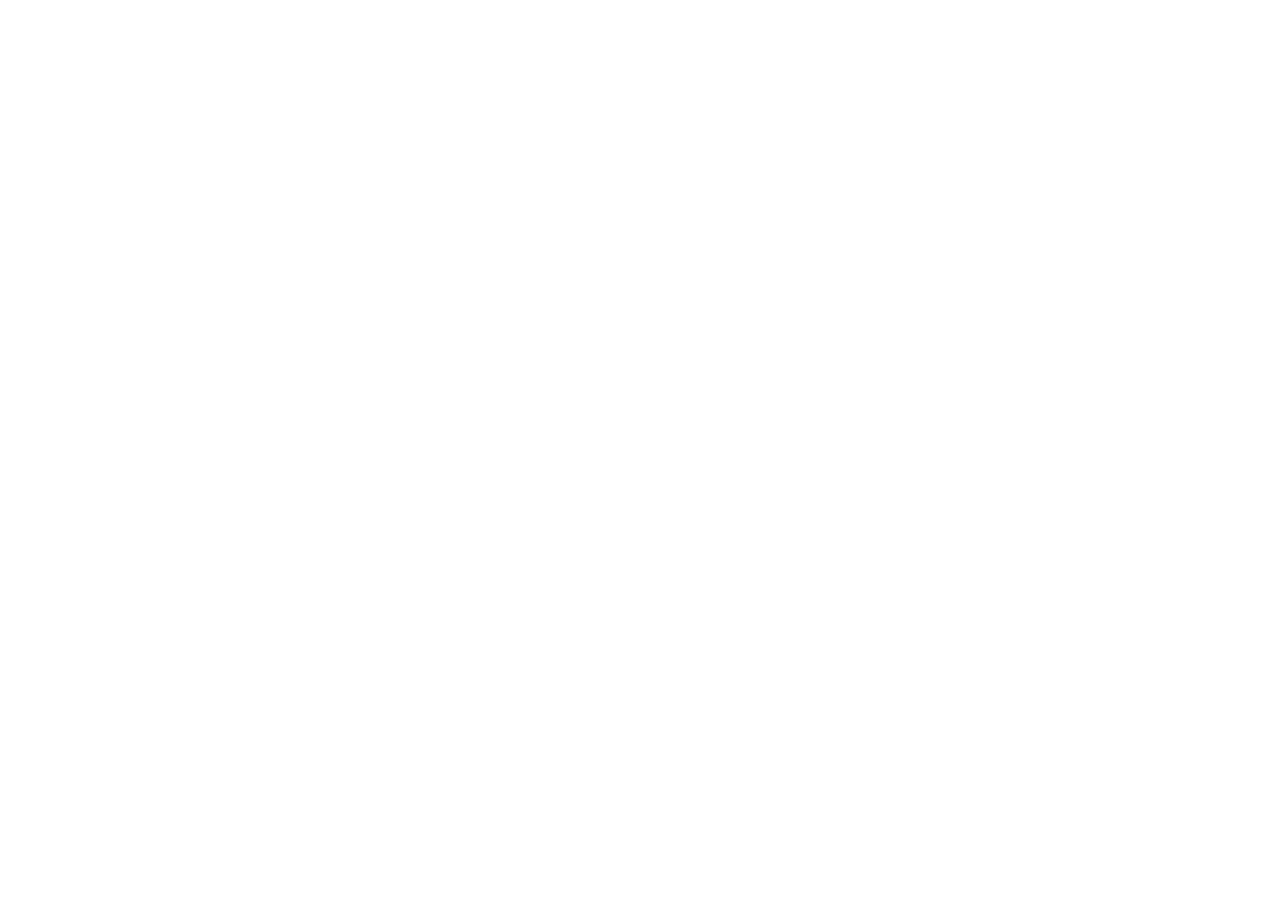
==== index.html @ 0256fa98 "Add files via upload" ====
<!DOCTYPE html>
<html lang="en">
  <head>
    <meta charset="UTF-8" />
    <meta name="viewport" content="width=device-width, initial-scale=1.0" />
    <link rel="stylesheet" href="style.css" />
    <title>111111</title>
  </head>
  <body>
    <div class="container">
      <div class="panel active" style="background-image: url('https://images.unsplash.com/photo-1558979158-65a1eaa08691?ixlib=rb-1.2.1&ixid=eyJhcHBfaWQiOjEyMDd9&auto=format&fit=crop&w=1350&q=80')">
        <h3>Explore The World</h3>
      </div>
      <div class="panel" style="background-image: url('https://images.unsplash.com/photo-1572276596237-5db2c3e16c5d?ixlib=rb-1.2.1&ixid=eyJhcHBfaWQiOjEyMDd9&auto=format&fit=crop&w=1350&q=80')">
        <h3>Wild Forest</h3>
      </div>
      <div class="panel" style="background-image: url('https://images.unsplash.com/photo-1507525428034-b723cf961d3e?ixlib=rb-1.2.1&ixid=eyJhcHBfaWQiOjEyMDd9&auto=format&fit=crop&w=1353&q=80')">
        <h3>Sunny Beach</h3>
      </div>
      <div class="panel" style="background-image: url('https://images.unsplash.com/photo-1551009175-8a68da93d5f9?ixlib=rb-1.2.1&ixid=eyJhcHBfaWQiOjEyMDd9&auto=format&fit=crop&w=1351&q=80')">
        <h3>City on Winter</h3>
      </div>
      <div class="panel" style="background-image: url('https://images.unsplash.com/photo-1549880338-65ddcdfd017b?ixlib=rb-1.2.1&ixid=eyJhcHBfaWQiOjEyMDd9&auto=format&fit=crop&w=1350&q=80')">
        <h3>Mountains - Clouds</h3>
      </div>

    </div>

    <script src="script.js"></script>
  </body>
</html>
---- style.css ----
@import url('https://fonts.googleapis.com/css?family=Muli&display=swap');

* {
  box-sizing: border-box;
}

body {
  font-family: 'Muli', sans-serif;
  display: flex;
  align-items: center;
  justify-content: center;
  height: 100vh;
  overflow: hidden;
  margin: 0;
}

.container {
  display: flex;
  width: 90vw;
}

.panel {
  background-size: cover;
  background-position: center;
  background-repeat: no-repeat;
  height: 80vh;
  border-radius: 50px;
  color: #fff;
  cursor: pointer;
  flex: 0.5;
  margin: 10px;
  position: relative;
  -webkit-transition: all 700ms ease-in;
}

.panel h3 {
  font-size: 24px;
  position: absolute;
  bottom: 20px;
  left: 20px;
  margin: 0;
  opacity: 0;
}

.panel.active {
  flex: 5;
}

.panel.active h3 {
  opacity: 1;
  transition: opacity 0.3s ease-in 0.4s;
}

@media (max-width: 480px) {
  .container {
    width: 100vw;
  }

  .panel:nth-of-type(4),
  .panel:nth-of-type(5) {
    display: none;
  }
}
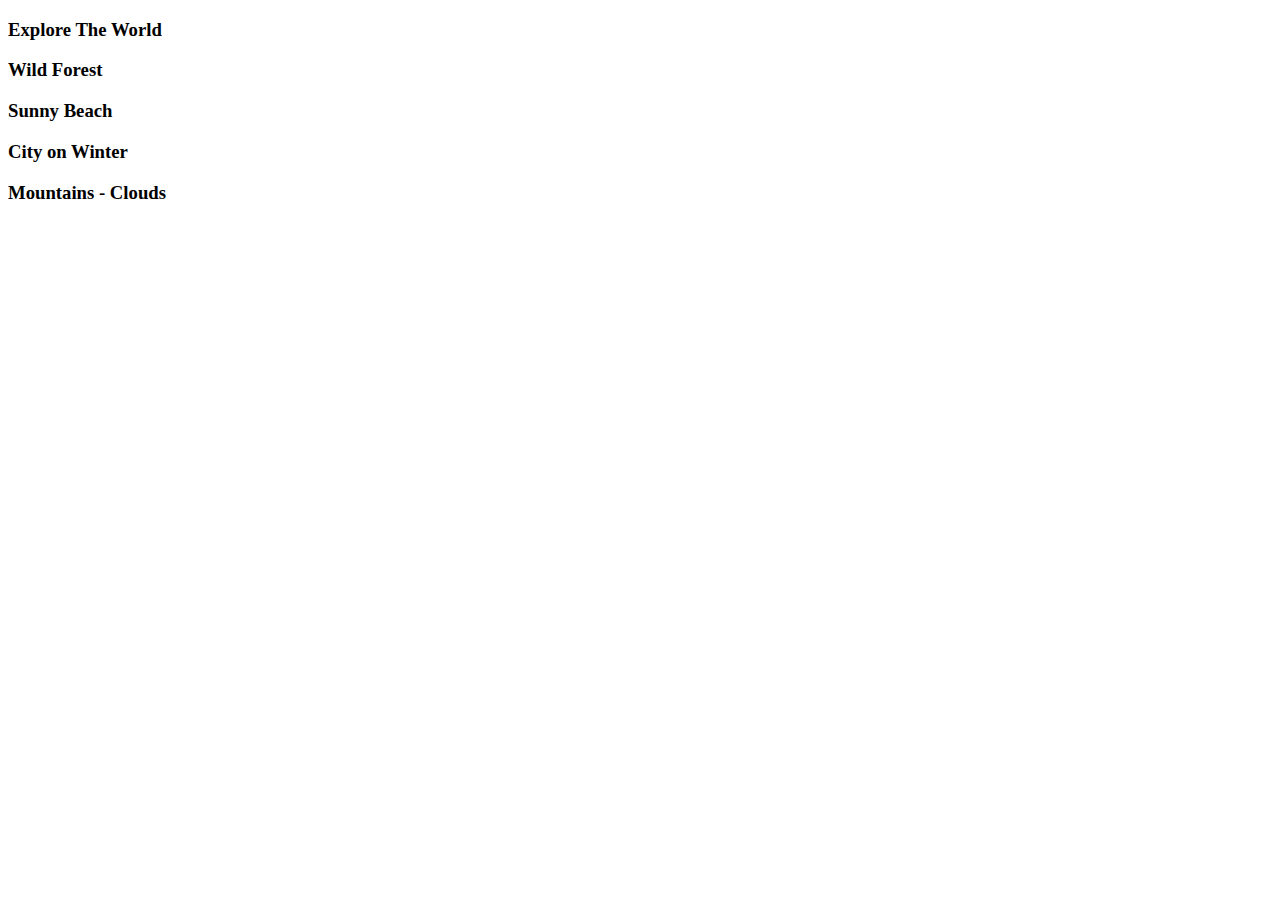
==== commit c1b261f5: "11" ====
--- a/index.html
+++ b/index.html
@@ -1,31 +1,31 @@
-<!DOCTYPE html>
-<html lang="en">
-  <head>
-    <meta charset="UTF-8" />
-    <meta name="viewport" content="width=device-width, initial-scale=1.0" />
-    <link rel="stylesheet" href="style.css" />
-    <title>111111</title>
-  </head>
-  <body>
-    <div class="container">
-      <div class="panel active" style="background-image: url('https://images.unsplash.com/photo-1558979158-65a1eaa08691?ixlib=rb-1.2.1&ixid=eyJhcHBfaWQiOjEyMDd9&auto=format&fit=crop&w=1350&q=80')">
-        <h3>Explore The World</h3>
-      </div>
-      <div class="panel" style="background-image: url('https://images.unsplash.com/photo-1572276596237-5db2c3e16c5d?ixlib=rb-1.2.1&ixid=eyJhcHBfaWQiOjEyMDd9&auto=format&fit=crop&w=1350&q=80')">
-        <h3>Wild Forest</h3>
-      </div>
-      <div class="panel" style="background-image: url('https://images.unsplash.com/photo-1507525428034-b723cf961d3e?ixlib=rb-1.2.1&ixid=eyJhcHBfaWQiOjEyMDd9&auto=format&fit=crop&w=1353&q=80')">
-        <h3>Sunny Beach</h3>
-      </div>
-      <div class="panel" style="background-image: url('https://images.unsplash.com/photo-1551009175-8a68da93d5f9?ixlib=rb-1.2.1&ixid=eyJhcHBfaWQiOjEyMDd9&auto=format&fit=crop&w=1351&q=80')">
-        <h3>City on Winter</h3>
-      </div>
-      <div class="panel" style="background-image: url('https://images.unsplash.com/photo-1549880338-65ddcdfd017b?ixlib=rb-1.2.1&ixid=eyJhcHBfaWQiOjEyMDd9&auto=format&fit=crop&w=1350&q=80')">
-        <h3>Mountains - Clouds</h3>
-      </div>
-
-    </div>
-
-    <script src="script.js"></script>
-  </body>
-</html>+<!DOCTYPE html>
+<html lang="en">
+  <head>
+    <meta charset="UTF-8" />
+    <meta name="viewport" content="width=device-width, initial-scale=1.0" />
+    <link rel="stylesheet" href="style.css" />
+    <title>111111</title>
+  </head>
+  <body>
+    <div class="container">
+      <div class="panel active" style="background-image: url('https://images.unsplash.com/photo-1558979158-65a1eaa08691?ixlib=rb-1.2.1&ixid=eyJhcHBfaWQiOjEyMDd9&auto=format&fit=crop&w=1350&q=80')">
+        <h3>Explore The World</h3>
+      </div>
+      <div class="panel" style="background-image: url('https://images.unsplash.com/photo-1572276596237-5db2c3e16c5d?ixlib=rb-1.2.1&ixid=eyJhcHBfaWQiOjEyMDd9&auto=format&fit=crop&w=1350&q=80')">
+        <h3>Wild Forest</h3>
+      </div>
+      <div class="panel" style="background-image: url('https://images.unsplash.com/photo-1507525428034-b723cf961d3e?ixlib=rb-1.2.1&ixid=eyJhcHBfaWQiOjEyMDd9&auto=format&fit=crop&w=1353&q=80')">
+        <h3>Sunny Beach</h3>
+      </div>
+      <div class="panel" style="background-image: url('https://images.unsplash.com/photo-1551009175-8a68da93d5f9?ixlib=rb-1.2.1&ixid=eyJhcHBfaWQiOjEyMDd9&auto=format&fit=crop&w=1351&q=80')">
+        <h3>City on Winter</h3>
+      </div>
+      <div class="panel" style="background-image: url('https://images.unsplash.com/photo-1549880338-65ddcdfd017b?ixlib=rb-1.2.1&ixid=eyJhcHBfaWQiOjEyMDd9&auto=format&fit=crop&w=1350&q=80')">
+        <h3>Mountains - Clouds</h3>
+      </div>
+
+    </div>
+
+    <script src="script.js"></script>
+  </body>
+</html>
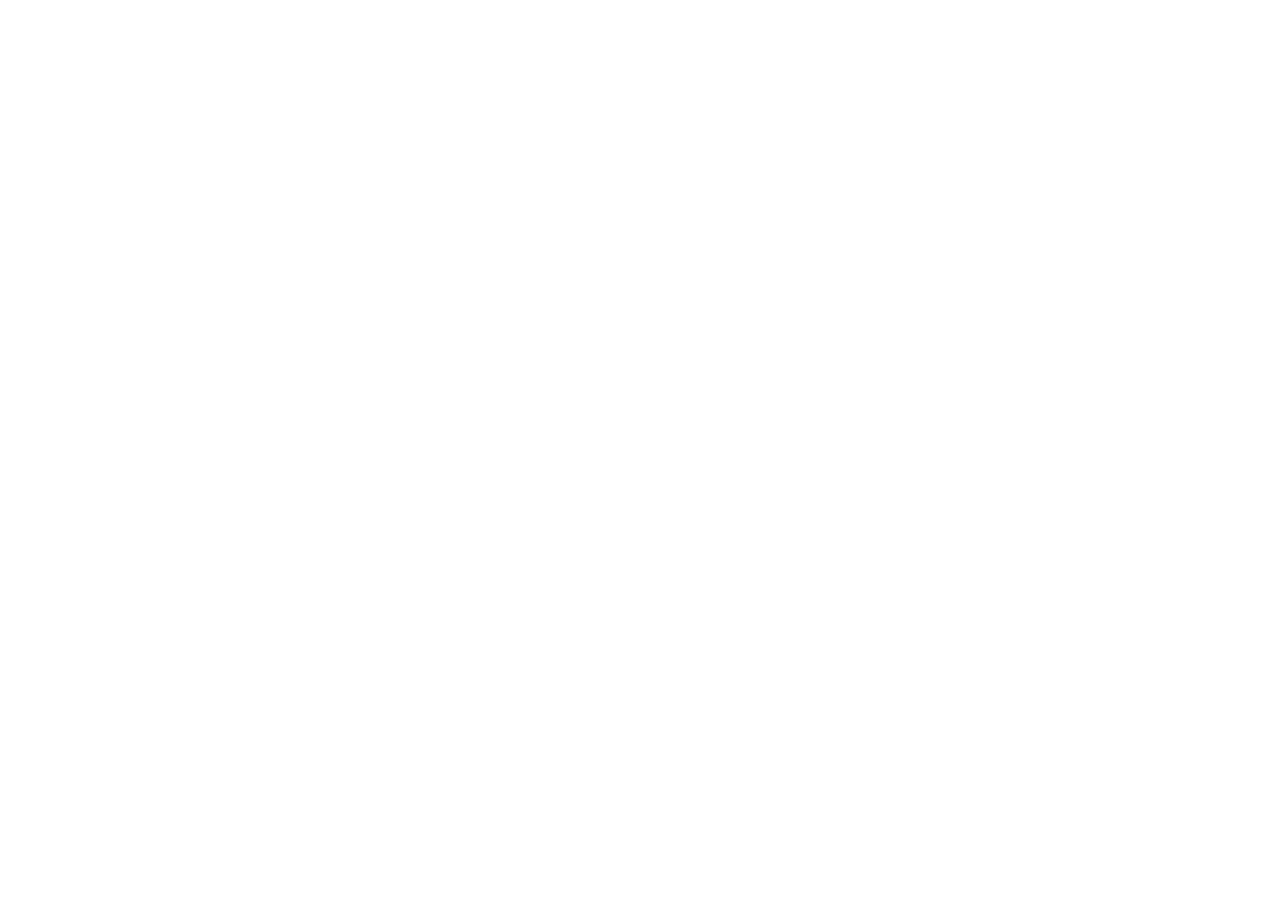
==== commit d946efb1: "11" ====
--- a/index.html
+++ b/index.html
@@ -1,31 +1,29 @@
-<!DOCTYPE html>
 <html lang="en">
-  <head>
-    <meta charset="UTF-8" />
-    <meta name="viewport" content="width=device-width, initial-scale=1.0" />
-    <link rel="stylesheet" href="style.css" />
-    <title>111111</title>
-  </head>
-  <body>
+<head>
+    <meta charset="UTF-8">
+    <meta http-equiv="X-UA-Compatible" content="IE=edge">
+    <meta name="viewport" content="width=device-width, initial-scale=1.0">
+    <title>第一个扩展卡</title>
+    <link rel="stylesheet" href="style.css">
+</head>
+<body>
     <div class="container">
-      <div class="panel active" style="background-image: url('https://images.unsplash.com/photo-1558979158-65a1eaa08691?ixlib=rb-1.2.1&ixid=eyJhcHBfaWQiOjEyMDd9&auto=format&fit=crop&w=1350&q=80')">
-        <h3>Explore The World</h3>
-      </div>
-      <div class="panel" style="background-image: url('https://images.unsplash.com/photo-1572276596237-5db2c3e16c5d?ixlib=rb-1.2.1&ixid=eyJhcHBfaWQiOjEyMDd9&auto=format&fit=crop&w=1350&q=80')">
-        <h3>Wild Forest</h3>
-      </div>
-      <div class="panel" style="background-image: url('https://images.unsplash.com/photo-1507525428034-b723cf961d3e?ixlib=rb-1.2.1&ixid=eyJhcHBfaWQiOjEyMDd9&auto=format&fit=crop&w=1353&q=80')">
-        <h3>Sunny Beach</h3>
-      </div>
-      <div class="panel" style="background-image: url('https://images.unsplash.com/photo-1551009175-8a68da93d5f9?ixlib=rb-1.2.1&ixid=eyJhcHBfaWQiOjEyMDd9&auto=format&fit=crop&w=1351&q=80')">
-        <h3>City on Winter</h3>
-      </div>
-      <div class="panel" style="background-image: url('https://images.unsplash.com/photo-1549880338-65ddcdfd017b?ixlib=rb-1.2.1&ixid=eyJhcHBfaWQiOjEyMDd9&auto=format&fit=crop&w=1350&q=80')">
-        <h3>Mountains - Clouds</h3>
-      </div>
-
+        <div class="panel active" style="background-image: url('https://w.wallhaven.cc/full/vq/wallhaven-vq9p85.jpg');">
+            <h3>图片一</h3>
+        </div>
+        <div class="panel active" style="background-image: url('https://w.wallhaven.cc/full/x6/wallhaven-x6865l.jpg');">
+            <h3>图片二</h3>
+        </div>
+        <div class="panel active" style="background-image: url('https://w.wallhaven.cc/full/d6/wallhaven-d6g1gl.jpg');">
+            <h3>图片三</h3>
+        </div>
+        <div class="panel active" style="background-image: url('https://w.wallhaven.cc/full/5g/wallhaven-5g7ye3.jpg');">
+            <h3>图片四</h3>
+        </div>
+        <div class="panel active" style="background-image: url('https://w.wallhaven.cc/full/yx/wallhaven-yx8mpk.jpg');">
+            <h3>图片五</h3>
+        </div>
     </div>
-
-    <script src="script.js"></script>
-  </body>
+</body>
+<script src="script.js"></script>
 </html>
--- a/style.css
+++ b/style.css
@@ -0,0 +1,43 @@
+*{
+    box-sizing: border-box;
+}
+body{
+    display: flex;
+    align-items: center;
+    justify-content: center;
+    height: 100vh;
+    overflow: hidden;
+    margin: 0;
+}
+.container{
+    display: flex;
+    width: 90vw;
+}
+.panel{
+    background-size: cover;
+    background-position: center;
+    height: 80vh;
+    border-radius: 50px;
+    color: #fff;
+    cursor: pointer;
+    flex: 0.5;
+    margin: 10px;
+    position: relative;
+    transition: all 700ms ease-in;
+}
+.panel h3{
+    font-size: 24px;
+    position: absolute;
+    bottom: 20px;
+    left: 20px;
+    margin: 0;
+    opacity: 0;
+
+}
+.panel.active{
+    flex: 5;
+}
+.panel.active h3{
+    opacity: 1;
+    transition: opacity 0.3s ease-in 0.4;
+}
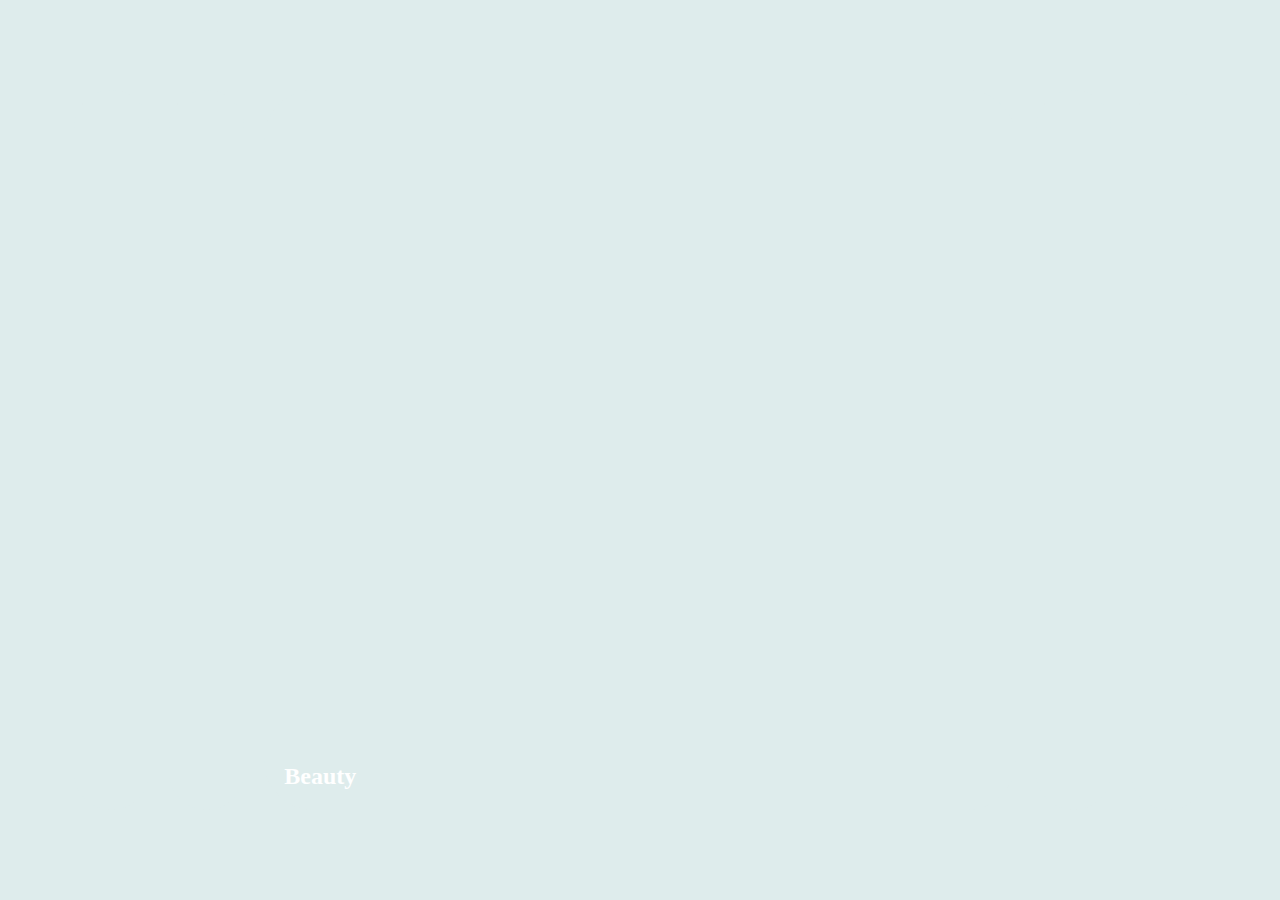
==== commit 1c1e0946: "11" ====
--- a/index.html
+++ b/index.html
@@ -3,25 +3,26 @@
     <meta charset="UTF-8">
     <meta http-equiv="X-UA-Compatible" content="IE=edge">
     <meta name="viewport" content="width=device-width, initial-scale=1.0">
-    <title>第一个扩展卡</title>
+    <title>expanding-cards</title>
     <link rel="stylesheet" href="style.css">
+    <link rel="icon" href="/images/icon-32x32.png">
 </head>
 <body>
     <div class="container">
         <div class="panel active" style="background-image: url('https://w.wallhaven.cc/full/vq/wallhaven-vq9p85.jpg');">
-            <h3>图片一</h3>
+            <h3>car</h3>
         </div>
         <div class="panel active" style="background-image: url('https://w.wallhaven.cc/full/x6/wallhaven-x6865l.jpg');">
-            <h3>图片二</h3>
+            <h3>car</h3>
         </div>
-        <div class="panel active" style="background-image: url('https://w.wallhaven.cc/full/d6/wallhaven-d6g1gl.jpg');">
-            <h3>图片三</h3>
+        <div class="panel adv" style="background-image: url('https://w.wallhaven.cc/full/d6/wallhaven-d6g1gl.jpg');">
+            <h3>Beauty</h3>
         </div>
         <div class="panel active" style="background-image: url('https://w.wallhaven.cc/full/5g/wallhaven-5g7ye3.jpg');">
-            <h3>图片四</h3>
+            <h3>car</h3>
         </div>
         <div class="panel active" style="background-image: url('https://w.wallhaven.cc/full/yx/wallhaven-yx8mpk.jpg');">
-            <h3>图片五</h3>
+            <h3>landscapes</h3>
         </div>
     </div>
 </body>
--- a/style.css
+++ b/style.css
@@ -1,5 +1,6 @@
 *{
     box-sizing: border-box;
+    background-color: rgb(222, 236, 236);
 }
 body{
     display: flex;
@@ -25,6 +26,7 @@
     position: relative;
     transition: all 700ms ease-in;
 }
+
 .panel h3{
     font-size: 24px;
     position: absolute;
@@ -32,12 +34,12 @@
     left: 20px;
     margin: 0;
     opacity: 0;
-
+    background-color: rgba(0, 0, 0, 0);
 }
-.panel.active{
+.panel.adv{
     flex: 5;
 }
-.panel.active h3{
+.panel.adv h3{
     opacity: 1;
     transition: opacity 0.3s ease-in 0.4;
 }
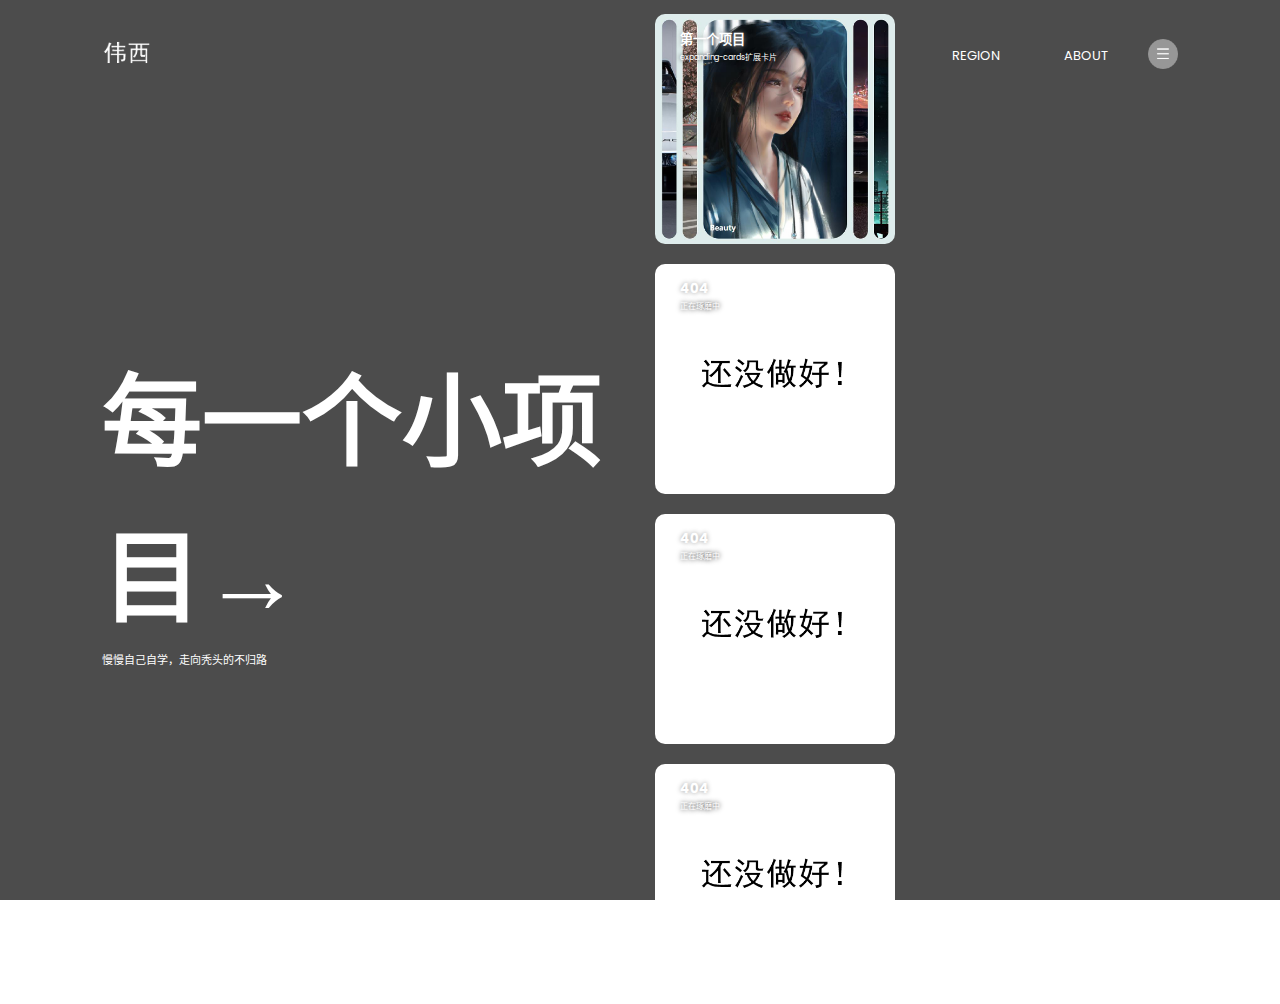
==== commit fb2dd584: "11" ====
--- a/index.html
+++ b/index.html
@@ -1,30 +1,53 @@
-<html lang="en">
-<head>
-    <meta charset="UTF-8">
-    <meta http-equiv="X-UA-Compatible" content="IE=edge">
-    <meta name="viewport" content="width=device-width, initial-scale=1.0">
-    <title>expanding-cards</title>
-    <link rel="stylesheet" href="style.css">
-    <link rel="icon" href="/images/icon-32x32.png">
-</head>
-<body>
-    <div class="container">
-        <div class="panel active" style="background-image: url('https://w.wallhaven.cc/full/vq/wallhaven-vq9p85.jpg');">
-            <h3>car</h3>
-        </div>
-        <div class="panel active" style="background-image: url('https://w.wallhaven.cc/full/x6/wallhaven-x6865l.jpg');">
-            <h3>car</h3>
-        </div>
-        <div class="panel adv" style="background-image: url('https://w.wallhaven.cc/full/d6/wallhaven-d6g1gl.jpg');">
-            <h3>Beauty</h3>
-        </div>
-        <div class="panel active" style="background-image: url('https://w.wallhaven.cc/full/5g/wallhaven-5g7ye3.jpg');">
-            <h3>car</h3>
-        </div>
-        <div class="panel active" style="background-image: url('https://w.wallhaven.cc/full/yx/wallhaven-yx8mpk.jpg');">
-            <h3>landscapes</h3>
-        </div>
-    </div>
-</body>
-<script src="script.js"></script>
-</html>
+<!DOCTYPE html>
+<html lang="zh-CN">
+  <head>
+    <meta charset="UTF-8" />
+    <meta http-equiv="X-UA-Compatible" content="IE=edge" />
+    <meta name="viewport" content="width=device-width, initial-scale=1.0" />
+    <link rel="stylesheet" href="style.css" />
+    <link rel="icon" href="/images/icon-32x32.png">
+    <title>极简旅游网站首页布局</title>
+  </head>
+  <body>
+    <div class="container">
+      <div class="navbar">
+        <img src="/img/logo.png" class="logo" />
+        <nav>
+          <ul>
+            <li><a href="#">HOME</a></li>
+            <li><a href="#">REGION</a></li>
+            <li><a href="#">ABOUT</a></li>
+          </ul>
+        </nav>
+        <img src="/img/menu.png" class="menu-icon" />
+      </div>
+      <div class="row">
+        <div class="col">
+          <h1>每一个小项目→</h1>
+          <p>
+            慢慢自己自学，走向秃头的不归路
+          </p>
+        </div>
+        <div class="col">
+          <div class="card1 card" onclick="window.open('/01-expanding-cards/index.html','_self')">
+            <h5>第一个项目</h5>
+            <p>expanding-cards扩展卡片</p>
+          </div>
+          <div class="card2 card">
+            <h5>404</h5>
+            <p>正在琢磨中</p>
+          </div>
+          <div class="card3 card">
+            <h5>404</h5>
+            <p>正在琢磨中</p>
+          </div>
+          <div class="card4 card">
+            <h5>404</h5>
+            <p>正在琢磨中</p>
+          </div>
+
+        </div>
+      </div>
+    </div>
+  </body>
+</html>--- a/style.css
+++ b/style.css
@@ -1,45 +1,97 @@
-*{
-    box-sizing: border-box;
-    background-color: rgb(222, 236, 236);
+@import url('https://fonts.googleapis.com/css2?family=Poppins:ital,wght@0,200;1,100&display=swap');
+* {
+  margin: 0;
+  padding: 0;
+  font-family: 'Poppins', sans-serif;
 }
-body{
-    display: flex;
-    align-items: center;
-    justify-content: center;
-    height: 100vh;
-    overflow: hidden;
-    margin: 0;
+.container {
+  width: 100%;
+  height: 100vh;
+  background-image: linear-gradient(rgba(0, 0, 0, 0.7), rgba(0, 0, 0, 0.7)), url(img/background.png);
+  background-position: center;
+  background-size: cover;
+  padding-left: 8%;
+  padding-right: 8%;
+  box-sizing: border-box;
 }
-.container{
-    display: flex;
-    width: 90vw;
+.navbar {
+  height: 12%;
+  display: flex;
+  align-items: center;
 }
-.panel{
-    background-size: cover;
-    background-position: center;
-    height: 80vh;
-    border-radius: 50px;
-    color: #fff;
-    cursor: pointer;
-    flex: 0.5;
-    margin: 10px;
-    position: relative;
-    transition: all 700ms ease-in;
+.logo {
+  width: 50px;
+  cursor: pointer;
 }
-
-.panel h3{
-    font-size: 24px;
-    position: absolute;
-    bottom: 20px;
-    left: 20px;
-    margin: 0;
-    opacity: 0;
-    background-color: rgba(0, 0, 0, 0);
+.menu-icon {
+  width: 30px;
+  cursor: pointer;
+  margin-left: 40px;
 }
-.panel.adv{
-    flex: 5;
+nav {
+  flex: 1;
+  text-align: right;
 }
-.panel.adv h3{
-    opacity: 1;
-    transition: opacity 0.3s ease-in 0.4;
+nav ul li {
+  list-style: none;
+  display: inline-block;
+  margin-left: 60px;
 }
+nav ul li a {
+  text-decoration: none;
+  color: #fff;
+  font-size: 13px;
+}
+.row {
+  display: flex;
+  height: 88%;
+  align-items: center;
+}
+.col {
+  flex-basis: 50%;
+}
+h1 {
+  color: #fff;
+  font-size: 100px;
+}
+p {
+  color: #fff;
+  font-size: 11px;
+  line-height: 15px;
+}
+.card{
+  width: 240px;
+  height: 230px;
+  display: inline-block;
+  border-radius: 10px;
+  padding: 15px 25px;
+  box-sizing: border-box;
+  cursor:pointer;
+  margin: 10px 15px;
+  background-position: center;
+  background-size: cover;
+  transition: transform 0.5s;
+}
+ .card1{
+  background-image: url(/img/pic-1.png);
+ }
+ .card2{
+  background-image: url(/img/pic-2.png);
+ }
+ .card3{
+  background-image: url(/img/pic-3.png);
+ }
+ .card4{
+  background-image: url(/img/pic-4.png);
+ }
+ .card:hover{
+   transform: translateY(-10px);
+ }
+ h5{
+   color: #fff;
+   text-shadow: 0 0 5px #999;
+ }
+ .card p{
+   text-shadow:  0 0 5px #000;
+   font-size: 8px;
+ }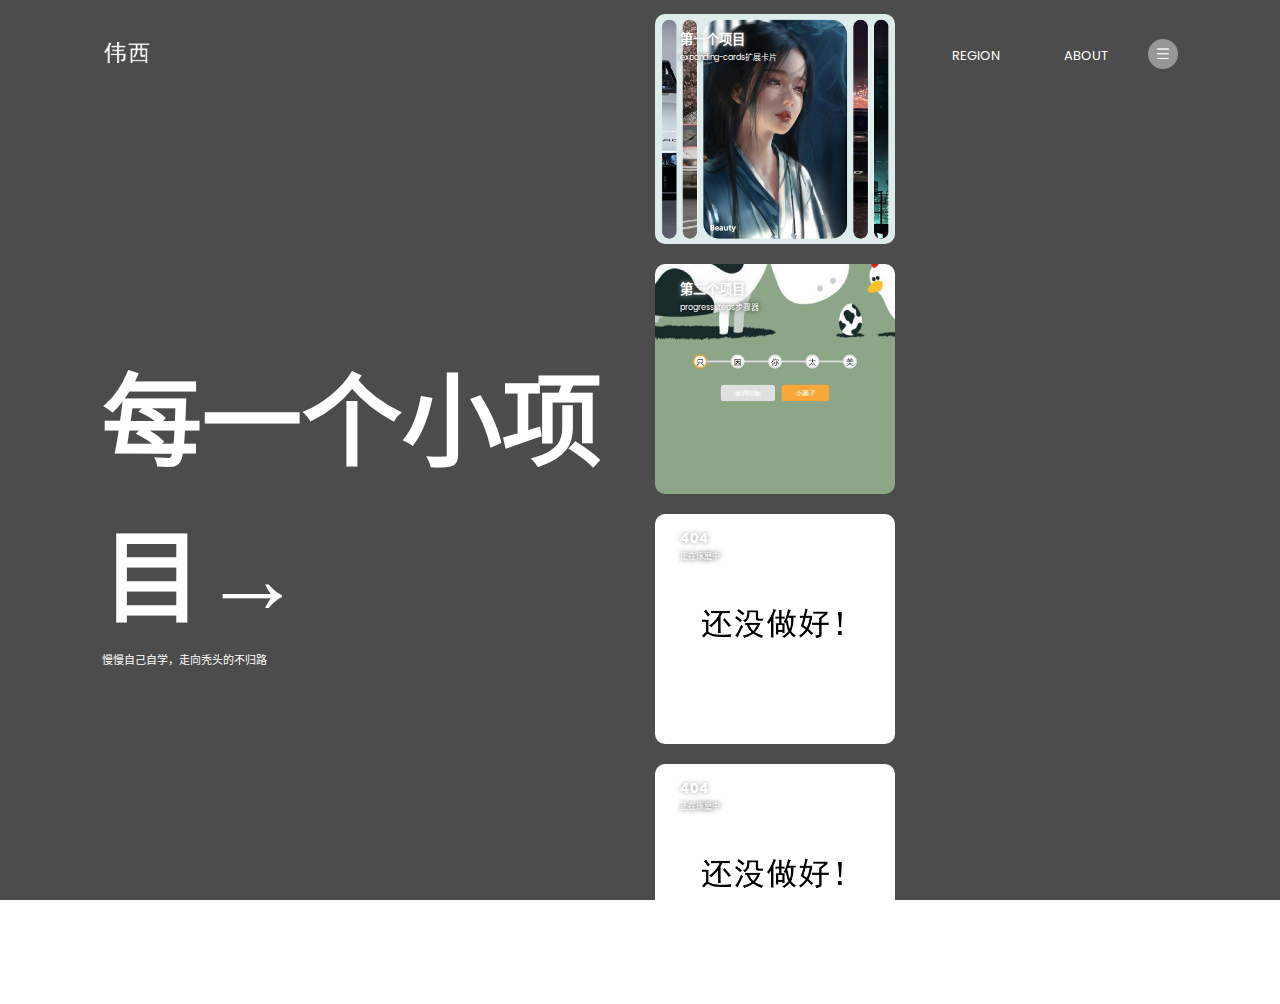
==== commit ae3706a3: "11" ====
--- a/index.html
+++ b/index.html
@@ -6,7 +6,7 @@
     <meta name="viewport" content="width=device-width, initial-scale=1.0" />
     <link rel="stylesheet" href="style.css" />
     <link rel="icon" href="/images/icon-32x32.png">
-    <title>极简旅游网站首页布局</title>
+    <title>小王的闺房</title>
   </head>
   <body>
     <div class="container">
@@ -33,9 +33,9 @@
             <h5>第一个项目</h5>
             <p>expanding-cards扩展卡片</p>
           </div>
-          <div class="card2 card">
-            <h5>404</h5>
-            <p>正在琢磨中</p>
+          <div class="card2 card" onclick="window.open('/02-Progress-Steps/index.html','_self')">
+            <h5>第二个项目</h5>
+            <p>progresssteps步骤器</p>
           </div>
           <div class="card3 card">
             <h5>404</h5>
@@ -50,4 +50,4 @@
       </div>
     </div>
   </body>
-</html>+</html>
